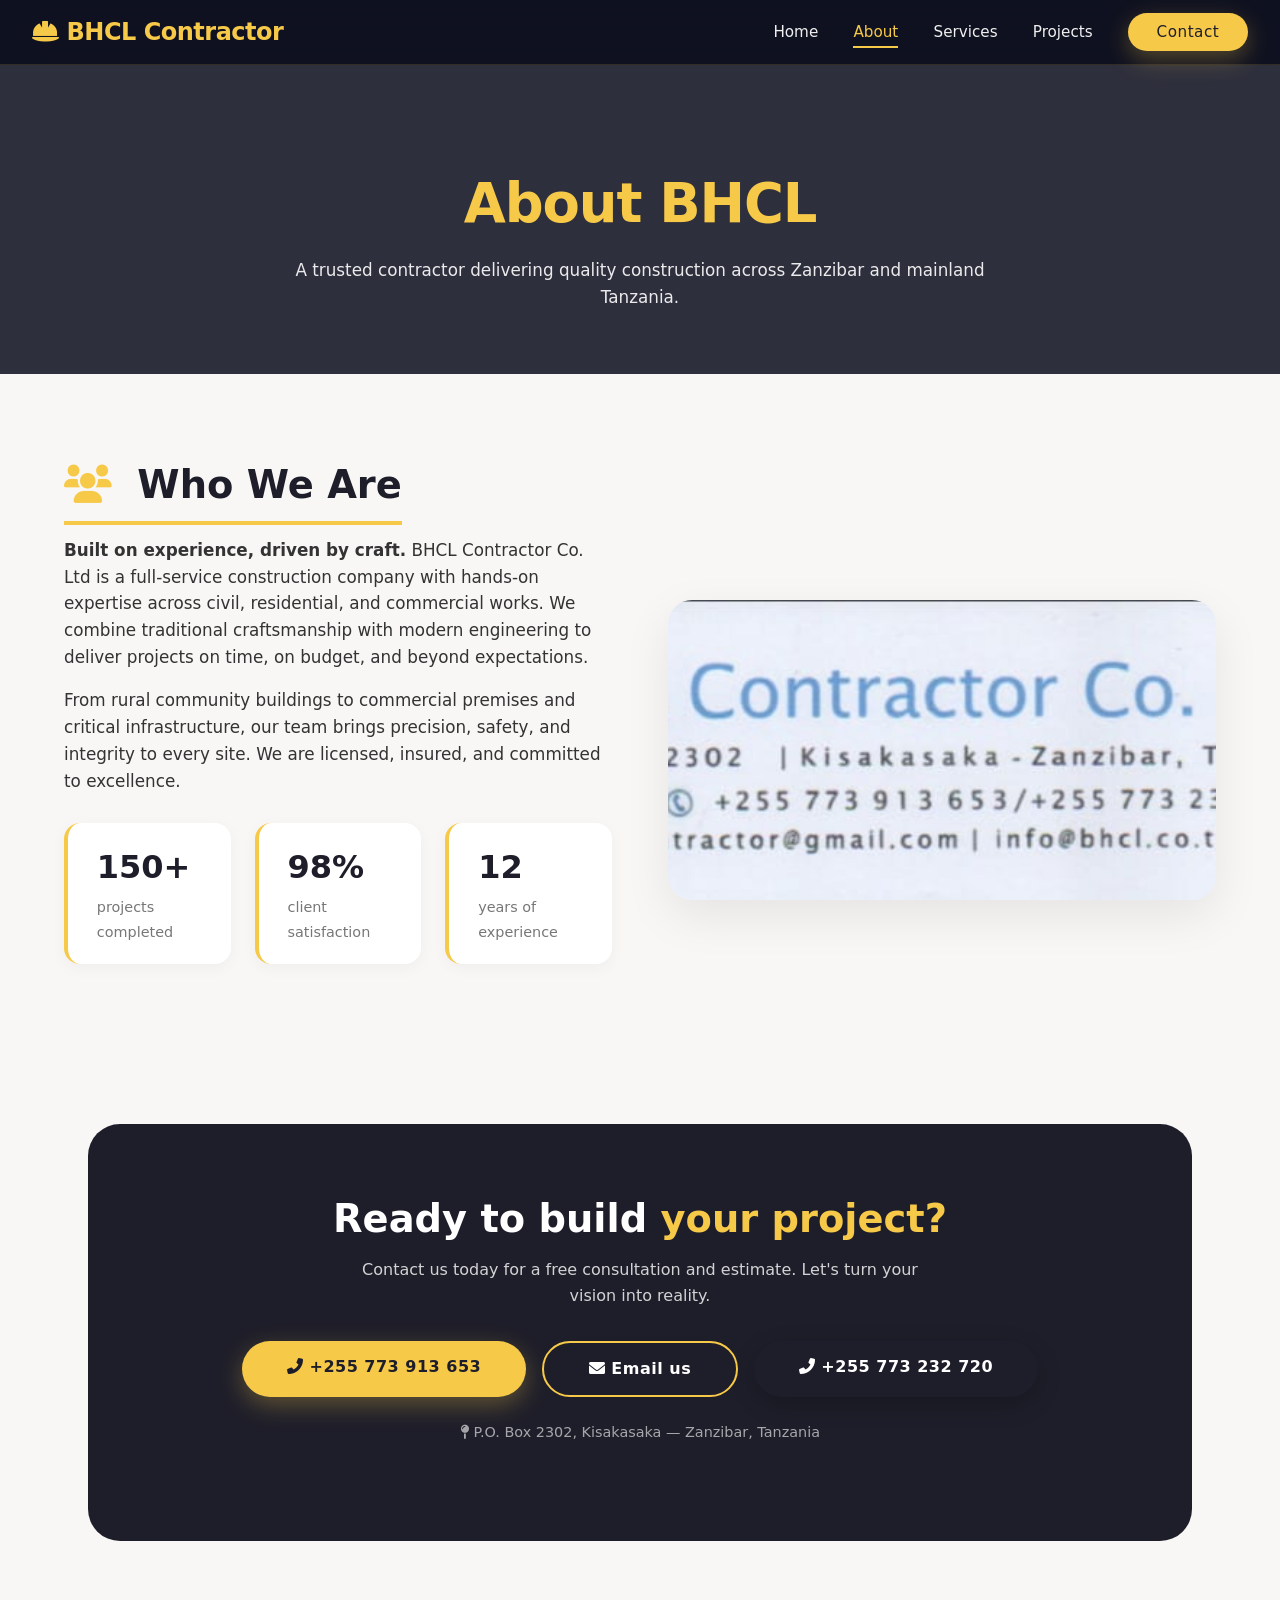
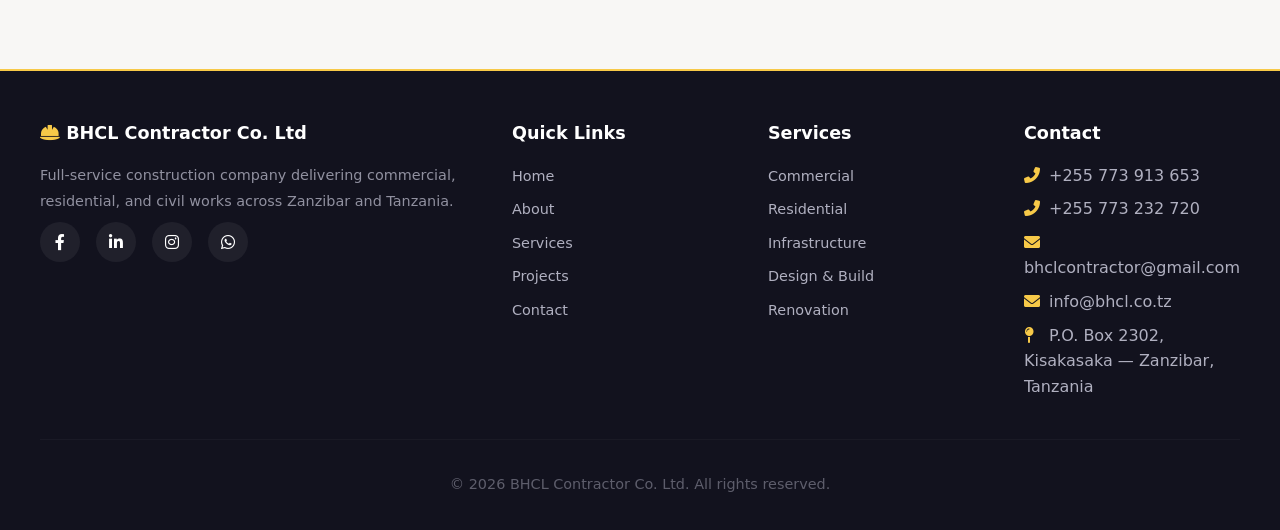
==== about.html @ 9358db65 "up" ====
<!DOCTYPE html>
<html lang="en">
<head>
  <meta charset="UTF-8" />
  <meta name="viewport" content="width=device-width, initial-scale=1.0" />
  <title>About · BHCL Contractor Co. Ltd</title>
  <link rel="stylesheet" href="https://cdnjs.cloudflare.com/ajax/libs/font-awesome/6.0.0-beta3/css/all.min.css" />
  <link rel="stylesheet" href="styles.css" />
</head>
<body>

  <!-- ===== NAVIGATION ===== -->
  <nav class="navbar" id="navbar">
    <a href="index.html" class="logo"><i class="fas fa-hard-hat"></i>BHCL Contractor</a>
    <button class="nav-toggle" id="navToggle" aria-label="Toggle navigation">
      <i class="fas fa-bars"></i>
    </button>
    <ul class="nav-links" id="navLinks">
      <li><a href="index.html">Home</a></li>
      <li><a href="about.html" class="active">About</a></li>
      <li><a href="services.html">Services</a></li>
      <li><a href="projects.html">Projects</a></li>
      <li><a href="index.html#contact" class="btn btn-sm" style="background:#f7c948;color:#1e1e2a;padding:0.4rem 1.8rem;">Contact</a></li>
    </ul>
  </nav>

  <!-- ===== PAGE HEADER ===== -->
  <header class="page-header">
    <h1>About BHCL</h1>
    <p>A trusted contractor delivering quality construction across Zanzibar and mainland Tanzania.</p>
  </header>

  <!-- ===== ABOUT ===== -->
  <section class="section" id="about">
    <div class="container">
      <h2 class="section-title"><i class="fas fa-users" style="color:#f7c948;margin-right:12px;"></i> Who We Are</h2>
      <div class="about-grid">
        <div class="about-text">
          <p><strong>Built on experience, driven by craft.</strong> BHCL Contractor Co. Ltd is a full‑service construction company with hands‑on expertise across civil, residential, and commercial works. We combine traditional craftsmanship with modern engineering to deliver projects on time, on budget, and beyond expectations.</p>
          <p>From rural community buildings to commercial premises and critical infrastructure, our team brings precision, safety, and integrity to every site. We are licensed, insured, and committed to excellence.</p>
          <div class="about-stats">
            <div class="stat-box"><strong>150+</strong><span>projects completed</span></div>
            <div class="stat-box"><strong>98%</strong><span>client satisfaction</span></div>
            <div class="stat-box"><strong>12</strong><span>years of experience</span></div>
          </div>
        </div>
        <div class="about-image">
          <img src="assets/office.jpeg" alt="BHCL project team meeting in the office" />
        </div>
      </div>
    </div>
  </section>

  <!-- ===== CTA / CONTACT ===== -->
  <section class="section">
    <div class="container">
      <div class="cta-section">
        <h2>Ready to build <span>your project?</span></h2>
        <p>Contact us today for a free consultation and estimate. Let's turn your vision into reality.</p>
        <div class="btn-group">
          <a href="tel:+255773913653" class="btn"><i class="fas fa-phone-alt"></i> +255 773 913 653</a>
          <a href="mailto:bhclcontractor@gmail.com" class="btn btn-outline" style="color:#fff;"><i class="fas fa-envelope"></i> Email us</a>
          <a href="tel:+255773232720" class="btn btn-dark"><i class="fas fa-phone-alt"></i> +255 773 232 720</a>
        </div>
        <p style="margin-top:1.5rem;font-size:0.9rem;opacity:0.6;"><i class="fas fa-map-pin"></i> P.O. Box 2302, Kisakasaka — Zanzibar, Tanzania</p>
      </div>
    </div>
  </section>

  <!-- ===== FOOTER ===== -->
  <footer class="footer">
    <div class="footer-grid">
      <div>
        <h4><i class="fas fa-hard-hat" style="color:#f7c948;"></i> BHCL Contractor Co. Ltd</h4>
        <p>Full‑service construction company delivering commercial, residential, and civil works across Zanzibar and Tanzania.</p>
        <div class="footer-social">
          <a href="#"><i class="fab fa-facebook-f"></i></a>
          <a href="#"><i class="fab fa-linkedin-in"></i></a>
          <a href="#"><i class="fab fa-instagram"></i></a>
          <a href="#"><i class="fab fa-whatsapp"></i></a>
        </div>
      </div>
      <div>
        <h4>Quick Links</h4>
        <ul>
          <li><a href="index.html">Home</a></li>
          <li><a href="about.html">About</a></li>
          <li><a href="services.html">Services</a></li>
          <li><a href="projects.html">Projects</a></li>
          <li><a href="index.html#contact">Contact</a></li>
        </ul>
      </div>
      <div>
        <h4>Services</h4>
        <ul>
          <li><a href="services.html">Commercial</a></li>
          <li><a href="services.html">Residential</a></li>
          <li><a href="services.html">Infrastructure</a></li>
          <li><a href="services.html">Design & Build</a></li>
          <li><a href="services.html">Renovation</a></li>
        </ul>
      </div>
      <div>
        <h4>Contact</h4>
        <ul>
          <li><i class="fas fa-phone-alt" style="color:#f7c948;width:20px;"></i> +255 773 913 653</li>
          <li><i class="fas fa-phone-alt" style="color:#f7c948;width:20px;"></i> +255 773 232 720</li>
          <li><i class="fas fa-envelope" style="color:#f7c948;width:20px;"></i> bhclcontractor@gmail.com</li>
          <li><i class="fas fa-envelope" style="color:#f7c948;width:20px;"></i> info@bhcl.co.tz</li>
          <li><i class="fas fa-map-pin" style="color:#f7c948;width:20px;"></i> P.O. Box 2302, Kisakasaka — Zanzibar, Tanzania</li>
        </ul>
      </div>
    </div>
    <div class="footer-bottom">
      <p>&copy; 2026 BHCL Contractor Co. Ltd. All rights reserved.</p>
    </div>
  </footer>

  <script src="main.js"></script>
</body>
</html>
---- styles.css ----
/* ===== RESET & BASE ===== */
* {
  margin: 0;
  padding: 0;
  box-sizing: border-box;
}
html {
  scroll-behavior: smooth;
}
body {
  font-family: 'Segoe UI', Roboto, system-ui, sans-serif;
  color: #1e1e2a;
  line-height: 1.6;
  background: #f8f7f5;
}
a {
  text-decoration: none;
  color: inherit;
}
img {
  max-width: 100%;
  display: block;
}
.container {
  max-width: 1200px;
  margin: 0 auto;
  padding: 0 1.5rem;
}

/* ===== BUTTONS ===== */
.btn {
  display: inline-block;
  padding: 0.85rem 2.8rem;
  border-radius: 60px;
  font-weight: 700;
  font-size: 1rem;
  letter-spacing: 0.5px;
  transition: all 0.25s ease;
  border: none;
  cursor: pointer;
  background: #f7c948;
  color: #1e1e2a;
  box-shadow: 0 8px 24px rgba(247, 201, 72, 0.3);
}
.btn:hover {
  transform: translateY(-3px);
  box-shadow: 0 12px 32px rgba(247, 201, 72, 0.45);
}
.btn-outline {
  background: transparent;
  color: #fff;
  border: 2px solid #f7c948;
  box-shadow: none;
}
.btn-outline:hover {
  background: #f7c948;
  color: #1e1e2a;
}
.btn-dark {
  background: #1e1e2a;
  color: #fff;
  box-shadow: 0 8px 24px rgba(0, 0, 0, 0.2);
}
.btn-dark:hover {
  background: #2d2d44;
}
.btn-sm {
  padding: 0.5rem 1.8rem;
  font-size: 0.85rem;
}

/* ===== NAVIGATION ===== */
.navbar {
  position: fixed;
  top: 0;
  left: 0;
  width: 100%;
  z-index: 1000;
  padding: 0.8rem 2rem;
  background: rgba(10, 12, 28, 0.85);
  backdrop-filter: blur(14px);
  border-bottom: 1px solid rgba(247, 201, 72, 0.15);
  display: flex;
  justify-content: space-between;
  align-items: center;
  transition: 0.3s;
}
.navbar.scrolled {
  background: rgba(10, 12, 28, 0.95);
  box-shadow: 0 4px 30px rgba(0, 0, 0, 0.3);
}
.logo {
  font-size: 1.5rem;
  font-weight: 800;
  color: #f7c948;
  letter-spacing: -0.5px;
}
.logo i {
  margin-right: 8px;
}
.nav-links {
  display: flex;
  gap: 2.2rem;
  list-style: none;
  align-items: center;
}
.nav-links a {
  color: #f0f0f0;
  font-weight: 500;
  font-size: 0.95rem;
  transition: 0.2s;
  padding: 0.3rem 0;
  border-bottom: 2px solid transparent;
}
.nav-links a:hover,
.nav-links a.active {
  color: #f7c948;
  border-bottom-color: #f7c948;
}
.nav-links a.btn.btn-sm {
  border-bottom: none;
}
.nav-toggle {
  display: none;
  background: none;
  border: none;
  color: #fff;
  font-size: 1.8rem;
  cursor: pointer;
}

/* ===== HERO ===== */
.hero {
  position: relative;
  min-height: 100vh;
  display: flex;
  align-items: center;
  justify-content: center;
  text-align: center;
  padding: 8rem 1.5rem 4rem;
  background: url('https://images.unsplash.com/photo-1541888946425-d81bb19240f5?q=80&w=2070&auto=format&fit=crop') no-repeat center center/cover;
  background-color: #1a1c2e;
  background-blend-mode: overlay;
}
.hero::before {
  content: '';
  position: absolute;
  inset: 0;
  background: rgba(8, 10, 24, 0.65);
  backdrop-filter: brightness(0.8) saturate(1.1);
  z-index: 1;
}
.hero-content {
  position: relative;
  z-index: 2;
  max-width: 1100px;
  color: #fff;
  text-shadow: 0 4px 20px rgba(0, 0, 0, 0.5);
}
.hero-badge {
  display: inline-block;
  background: rgba(247, 201, 72, 0.15);
  backdrop-filter: blur(4px);
  padding: 0.4rem 2rem;
  border-radius: 40px;
  border: 1px solid rgba(247, 201, 72, 0.25);
  font-size: 0.85rem;
  font-weight: 500;
  letter-spacing: 1px;
  color: #fadf9e;
  margin-bottom: 1.2rem;
}
.hero h1 {
  font-size: clamp(2.4rem, 8vw, 4.5rem);
  font-weight: 800;
  letter-spacing: -0.02em;
  text-transform: uppercase;
  background: linear-gradient(to right, #f7c948, #f5b042);
  -webkit-background-clip: text;
  background-clip: text;
  color: transparent;
  text-shadow: 0 2px 20px rgba(247, 201, 72, 0.2);
}
.hero p {
  font-size: clamp(1.1rem, 2.5vw, 1.5rem);
  max-width: 700px;
  margin: 0.75rem auto 2rem;
  opacity: 0.92;
  font-weight: 300;
}
.hero-tools {
  display: flex;
  flex-wrap: wrap;
  justify-content: center;
  gap: 2rem 2.8rem;
  margin: 2.5rem 0 2.8rem;
}
.hero-tool {
  display: flex;
  flex-direction: column;
  align-items: center;
  background: rgba(255, 255, 255, 0.06);
  backdrop-filter: blur(6px);
  padding: 0.7rem 1.4rem;
  border-radius: 60px;
  border: 1px solid rgba(255, 255, 255, 0.08);
  transition: 0.25s;
  min-width: 70px;
}
.hero-tool:hover {
  transform: translateY(-6px);
  background: rgba(247, 201, 72, 0.12);
  border-color: #f7c948;
}
.hero-tool i {
  font-size: 2.2rem;
  color: #f7c948;
  margin-bottom: 0.2rem;
}
.hero-tool span {
  font-size: 0.8rem;
  font-weight: 500;
  color: #f0f0f0;
}
.hero-actions {
  display: flex;
  flex-wrap: wrap;
  gap: 1rem;
  justify-content: center;
  margin-top: 0.5rem;
}

/* ===== PAGE HEADER (subpages) ===== */
.page-header {
  position: relative;
  padding: 10rem 1.5rem 4rem;
  background: linear-gradient(rgba(10, 12, 28, 0.85), rgba(10, 12, 28, 0.85)),
    url('https://images.unsplash.com/photo-1541888946425-d81bb19240f5?q=80&w=2070&auto=format&fit=crop') no-repeat center center/cover;
  color: #fff;
  text-align: center;
}
.page-header h1 {
  font-size: clamp(2rem, 6vw, 3.4rem);
  font-weight: 800;
  letter-spacing: -0.02em;
  color: #f7c948;
}
.page-header p {
  margin-top: 0.6rem;
  opacity: 0.9;
  max-width: 720px;
  margin-left: auto;
  margin-right: auto;
  font-weight: 300;
  font-size: 1.05rem;
}

/* ===== SECTION COMMON ===== */
.section {
  padding: 5rem 0;
}
.section-title {
  font-size: 2.4rem;
  font-weight: 700;
  margin-bottom: 0.75rem;
  color: #1e1e2a;
  display: inline-block;
  border-bottom: 4px solid #f7c948;
  padding-bottom: 0.3rem;
}
.section-sub {
  font-size: 1.1rem;
  color: #666;
  max-width: 680px;
  margin-bottom: 2.5rem;
}
.text-center {
  text-align: center;
}
.text-center .section-sub {
  margin-left: auto;
  margin-right: auto;
}

/* ===== ABOUT ===== */
.about-grid {
  display: grid;
  grid-template-columns: 1fr 1fr;
  gap: 3.5rem;
  align-items: center;
}
.about-text p {
  margin-bottom: 1rem;
  color: #333;
  font-size: 1.05rem;
}
.about-stats {
  display: flex;
  gap: 1.5rem;
  margin-top: 1.8rem;
  flex-wrap: wrap;
}
.stat-box {
  background: #fff;
  padding: 1.2rem 1.8rem;
  border-radius: 16px;
  box-shadow: 0 4px 16px rgba(0, 0, 0, 0.04);
  border-left: 4px solid #f7c948;
  flex: 1 1 100px;
}
.stat-box strong {
  font-size: 2rem;
  color: #1e1e2a;
  display: block;
}
.stat-box span {
  color: #777;
  font-size: 0.9rem;
}
.about-image {
  border-radius: 24px;
  overflow: hidden;
  min-height: 300px;
  box-shadow: 0 16px 48px rgba(0, 0, 0, 0.08);
}
.about-image img {
  width: 100%;
  height: 100%;
  min-height: 300px;
  object-fit: cover;
  display: block;
}

/* ===== SERVICES ===== */
.services-grid {
  display: grid;
  grid-template-columns: repeat(auto-fit, minmax(230px, 1fr));
  gap: 2rem;
}
.service-card {
  background: #fff;
  padding: 2.2rem 1.8rem;
  border-radius: 24px;
  box-shadow: 0 8px 30px rgba(0, 0, 0, 0.04);
  border: 1px solid #eee;
  transition: 0.3s;
  text-align: center;
}
.service-card:hover {
  transform: translateY(-8px);
  border-color: #f7c948;
  box-shadow: 0 20px 48px rgba(0, 0, 0, 0.07);
}
.service-card i {
  font-size: 2.8rem;
  color: #f7c948;
  margin-bottom: 0.8rem;
}
.service-card h3 {
  font-size: 1.3rem;
  margin-bottom: 0.4rem;
}
.service-card p {
  color: #666;
  font-size: 0.95rem;
}

/* ===== PROJECTS ===== */
.projects-grid {
  display: grid;
  grid-template-columns: repeat(auto-fit, minmax(280px, 1fr));
  gap: 2rem;
}
.project-card {
  background: #fff;
  border-radius: 20px;
  overflow: hidden;
  box-shadow: 0 8px 24px rgba(0, 0, 0, 0.05);
  transition: 0.3s;
  border: 1px solid #eee;
}
.project-card:hover {
  transform: translateY(-8px);
  box-shadow: 0 20px 48px rgba(0, 0, 0, 0.1);
  border-color: #f7c948;
}
.project-img {
  height: 220px;
  background-size: cover;
  background-position: center;
}
.project-info {
  padding: 1.5rem 1.5rem 1.8rem;
}
.project-info h3 {
  font-size: 1.2rem;
  margin-bottom: 0.3rem;
}
.project-info p {
  color: #666;
  font-size: 0.9rem;
  margin-bottom: 0.8rem;
}
.project-tag {
  display: inline-block;
  background: #f7c94820;
  color: #b87f1a;
  font-size: 0.75rem;
  font-weight: 600;
  padding: 0.2rem 1.2rem;
  border-radius: 40px;
  letter-spacing: 0.3px;
}
.see-all-wrap {
  text-align: center;
  margin-top: 3.5rem;
}
.see-all-wrap .btn {
  background: transparent;
  color: #1e1e2a;
  border: 2px solid #f7c948;
  box-shadow: none;
}
.see-all-wrap .btn:hover {
  background: #f7c948;
  color: #1e1e2a;
}

/* ===== TESTIMONIALS ===== */
.testimonials-grid {
  display: grid;
  grid-template-columns: repeat(auto-fit, minmax(260px, 1fr));
  gap: 2rem;
}
.testimonial-card {
  background: #fff;
  padding: 2rem;
  border-radius: 20px;
  box-shadow: 0 8px 24px rgba(0, 0, 0, 0.04);
  border: 1px solid #eee;
  transition: 0.3s;
}
.testimonial-card:hover {
  border-color: #f7c948;
}
.testimonial-card .stars {
  color: #f7c948;
  margin-bottom: 0.8rem;
  font-size: 1.1rem;
}
.testimonial-card blockquote {
  font-style: italic;
  color: #444;
  margin-bottom: 1rem;
}
.testimonial-card .client {
  display: flex;
  align-items: center;
  gap: 0.8rem;
}
.testimonial-card .client-avatar {
  width: 48px;
  height: 48px;
  border-radius: 50%;
  background: #ddd;
  display: flex;
  align-items: center;
  justify-content: center;
  font-weight: 700;
  color: #fff;
  font-size: 1.2rem;
}
.testimonial-card .client-name {
  font-weight: 600;
  font-size: 0.95rem;
}
.testimonial-card .client-role {
  font-size: 0.8rem;
  color: #888;
}

/* ===== CONTACT / CTA ===== */
.cta-section {
  background: #1e1e2a;
  color: #fff;
  padding: 4rem 2rem;
  border-radius: 32px;
  margin: 0 1.5rem;
  text-align: center;
}
.cta-section h2 {
  font-size: 2.4rem;
  margin-bottom: 0.5rem;
}
.cta-section h2 span {
  color: #f7c948;
}
.cta-section p {
  max-width: 600px;
  margin: 0 auto 2rem;
  opacity: 0.8;
}
.cta-section .btn-group {
  display: flex;
  flex-wrap: wrap;
  gap: 1rem;
  justify-content: center;
}

/* ===== FOOTER ===== */
.footer {
  background: #12121e;
  color: #b0b0c0;
  padding: 3rem 2rem 2rem;
  border-top: 2px solid #f7c948;
  margin-top: 3rem;
}
.footer-grid {
  display: grid;
  grid-template-columns: 2fr 1fr 1fr 1fr;
  gap: 2.5rem;
  max-width: 1200px;
  margin: 0 auto;
}
.footer h4 {
  color: #fff;
  margin-bottom: 1rem;
  font-size: 1.1rem;
}
.footer p {
  font-size: 0.9rem;
  opacity: 0.8;
  line-height: 1.8;
}
.footer ul {
  list-style: none;
}
.footer ul li {
  margin-bottom: 0.5rem;
}
.footer ul a {
  color: #b0b0c0;
  font-size: 0.9rem;
  transition: 0.2s;
}
.footer ul a:hover {
  color: #f7c948;
}
.footer-social {
  display: flex;
  gap: 1rem;
  margin-top: 0.5rem;
}
.footer-social a {
  display: inline-flex;
  align-items: center;
  justify-content: center;
  width: 40px;
  height: 40px;
  border-radius: 50%;
  background: rgba(255, 255, 255, 0.06);
  color: #fff;
  transition: 0.2s;
}
.footer-social a:hover {
  background: #f7c948;
  color: #1e1e2a;
}
.footer-bottom {
  text-align: center;
  padding-top: 2rem;
  margin-top: 2rem;
  border-top: 1px solid rgba(255, 255, 255, 0.06);
  font-size: 0.85rem;
  opacity: 0.6;
  max-width: 1200px;
  margin-left: auto;
  margin-right: auto;
}

/* ===== RESPONSIVE ===== */
@media (max-width: 992px) {
  .about-grid {
    grid-template-columns: 1fr;
    gap: 2rem;
  }
  .footer-grid {
    grid-template-columns: 1fr 1fr;
  }
}
@media (max-width: 768px) {
  .nav-links {
    display: none;
    flex-direction: column;
    width: 100%;
    background: rgba(10, 12, 28, 0.98);
    padding: 1.5rem 0;
    position: absolute;
    top: 100%;
    left: 0;
    gap: 1rem;
  }
  .nav-links.open {
    display: flex;
  }
  .nav-toggle {
    display: block;
  }
  .hero-tools {
    gap: 1rem;
  }
  .hero-tool {
    padding: 0.5rem 1rem;
    min-width: 60px;
  }
  .hero-tool i {
    font-size: 1.6rem;
  }
  .footer-grid {
    grid-template-columns: 1fr;
    gap: 2rem;
  }
  .cta-section {
    margin: 0 0.5rem;
    padding: 2.5rem 1rem;
  }
  .section {
    padding: 3rem 0;
  }
}
@media (max-width: 480px) {
  .navbar {
    padding: 0.6rem 1rem;
  }
  .logo {
    font-size: 1.1rem;
  }
  .hero h1 {
    font-size: 2rem;
  }
}
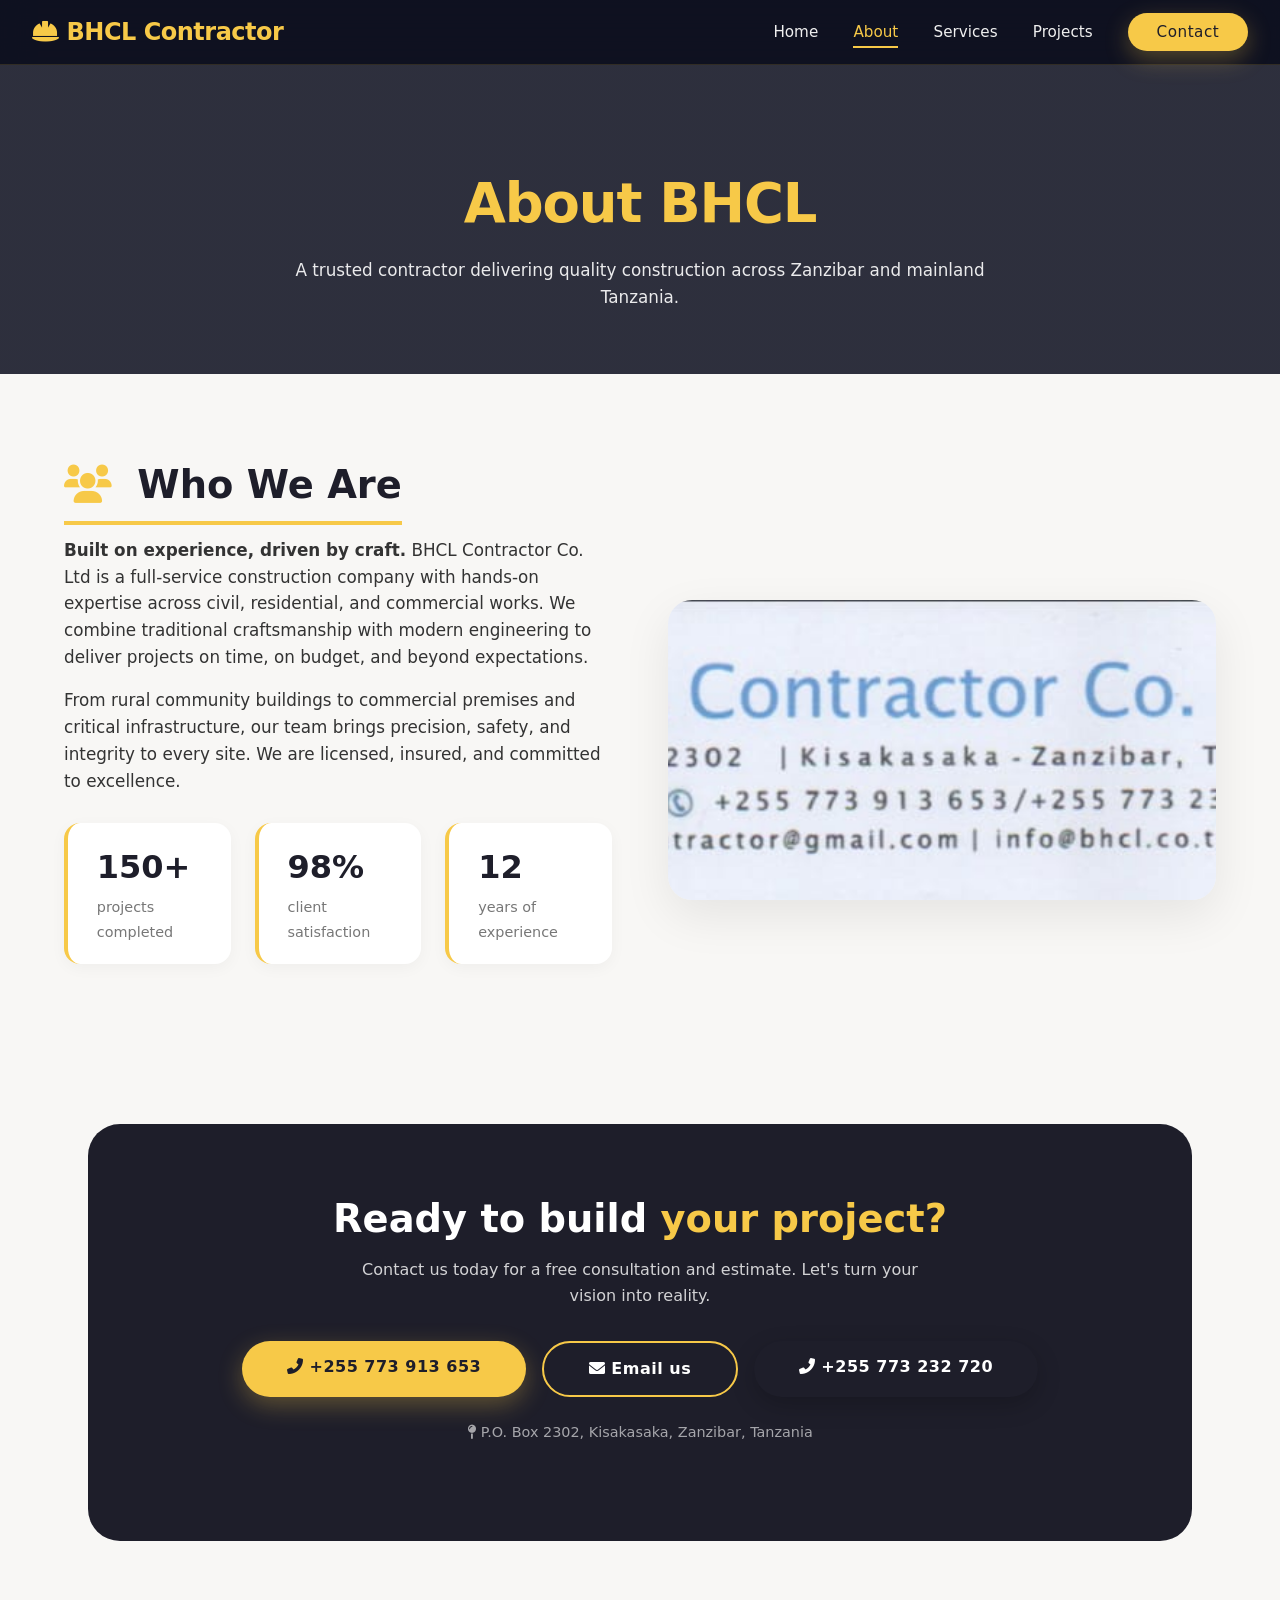
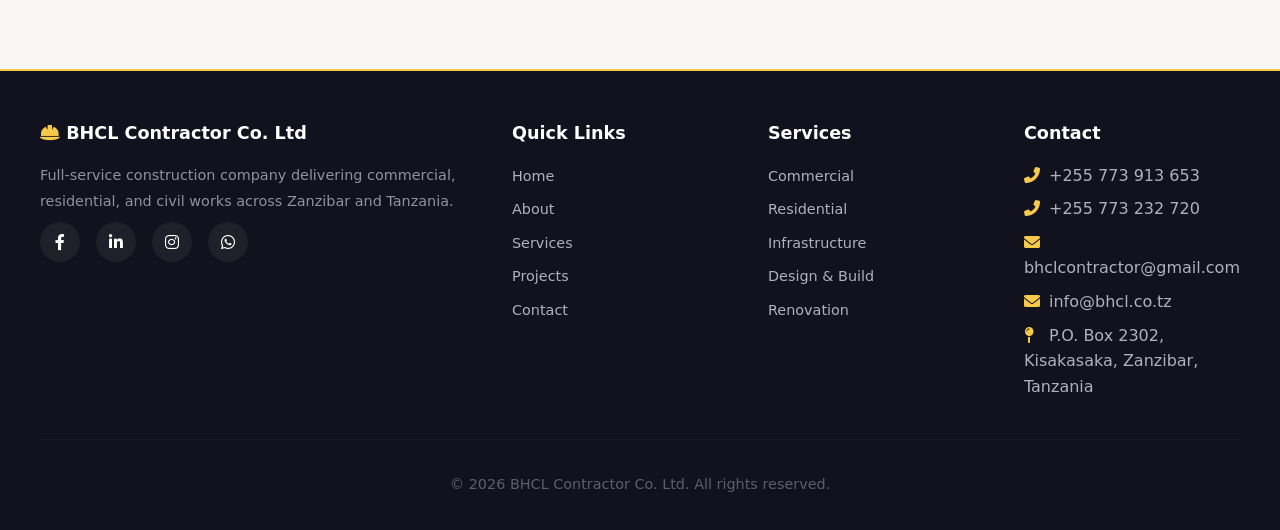
==== commit c3932ff9: "up" ====
--- a/about.html
+++ b/about.html
@@ -62,7 +62,7 @@
           <a href="mailto:bhclcontractor@gmail.com" class="btn btn-outline" style="color:#fff;"><i class="fas fa-envelope"></i> Email us</a>
           <a href="tel:+255773232720" class="btn btn-dark"><i class="fas fa-phone-alt"></i> +255 773 232 720</a>
         </div>
-        <p style="margin-top:1.5rem;font-size:0.9rem;opacity:0.6;"><i class="fas fa-map-pin"></i> P.O. Box 2302, Kisakasaka — Zanzibar, Tanzania</p>
+        <p style="margin-top:1.5rem;font-size:0.9rem;opacity:0.6;"><i class="fas fa-map-pin"></i> P.O. Box 2302, Kisakasaka, Zanzibar, Tanzania</p>
       </div>
     </div>
   </section>
@@ -107,7 +107,7 @@
           <li><i class="fas fa-phone-alt" style="color:#f7c948;width:20px;"></i> +255 773 232 720</li>
           <li><i class="fas fa-envelope" style="color:#f7c948;width:20px;"></i> bhclcontractor@gmail.com</li>
           <li><i class="fas fa-envelope" style="color:#f7c948;width:20px;"></i> info@bhcl.co.tz</li>
-          <li><i class="fas fa-map-pin" style="color:#f7c948;width:20px;"></i> P.O. Box 2302, Kisakasaka — Zanzibar, Tanzania</li>
+          <li><i class="fas fa-map-pin" style="color:#f7c948;width:20px;"></i> P.O. Box 2302, Kisakasaka, Zanzibar, Tanzania</li>
         </ul>
       </div>
     </div>
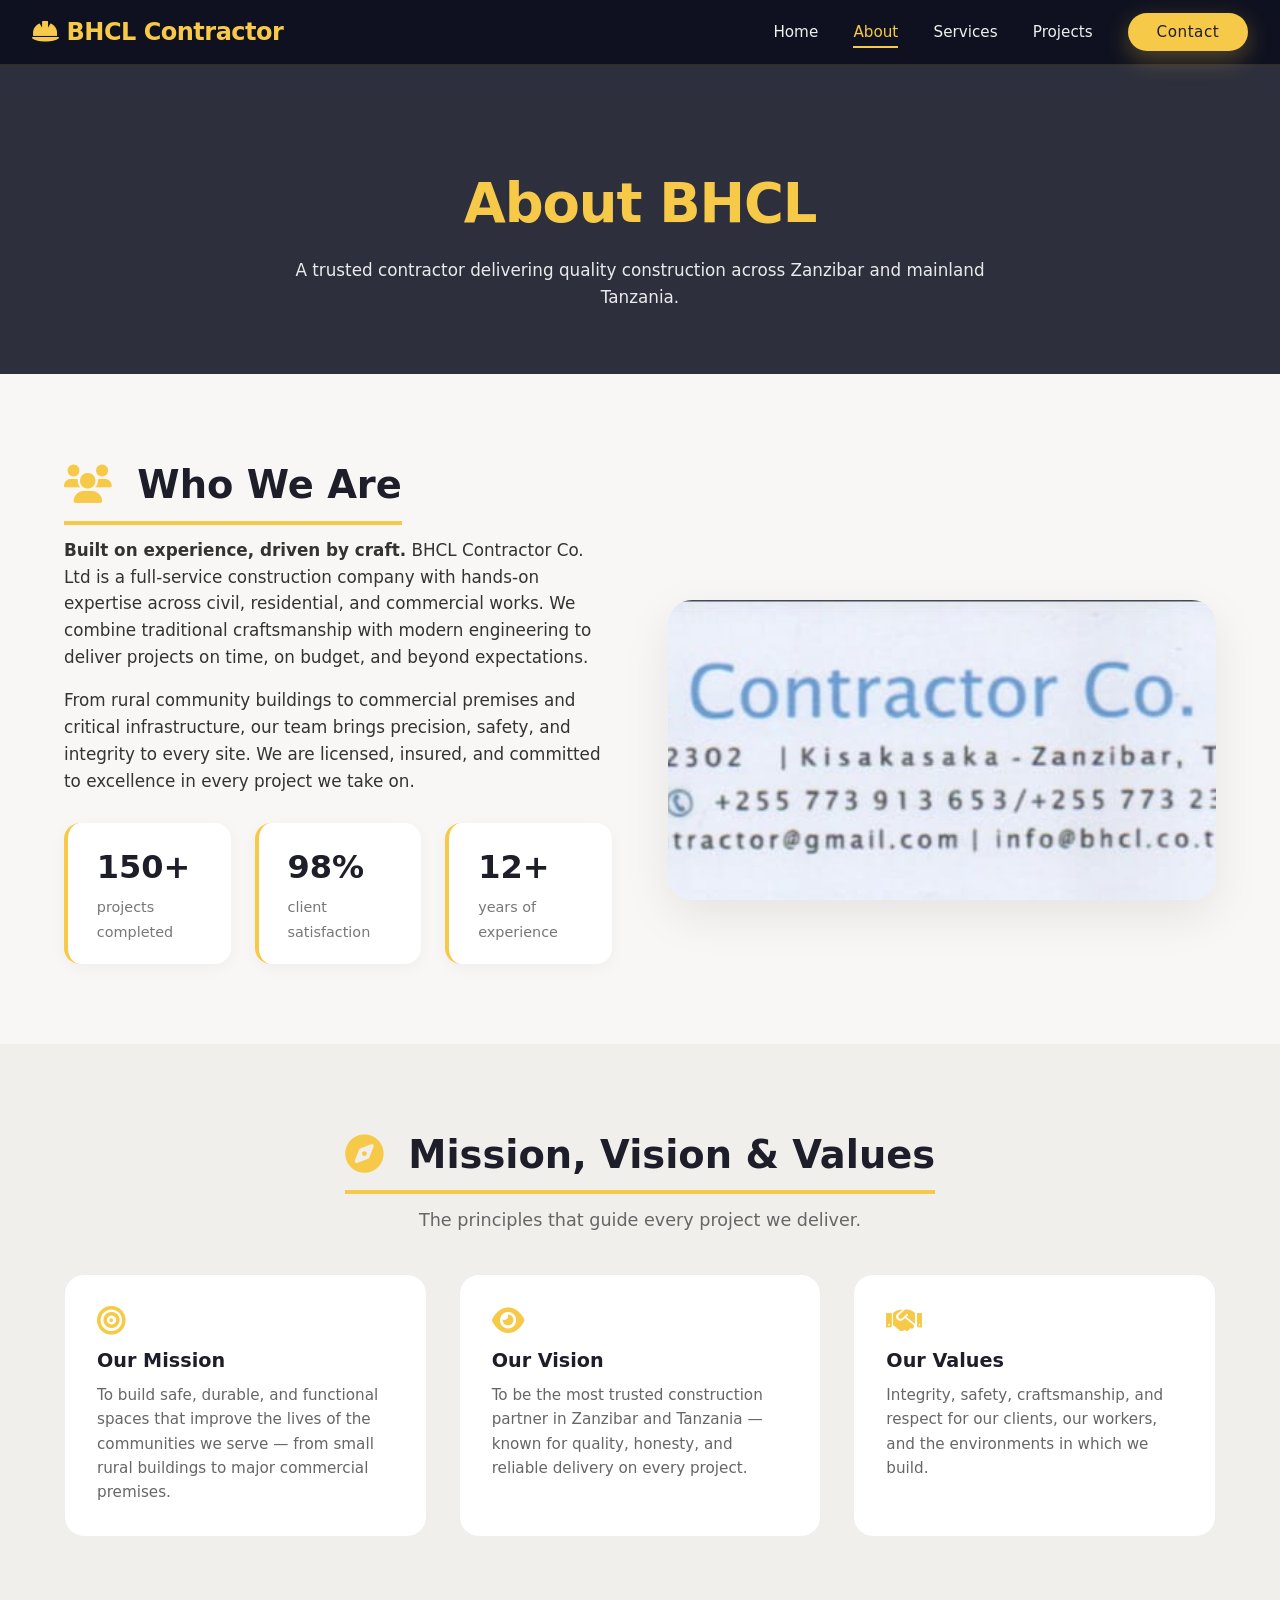
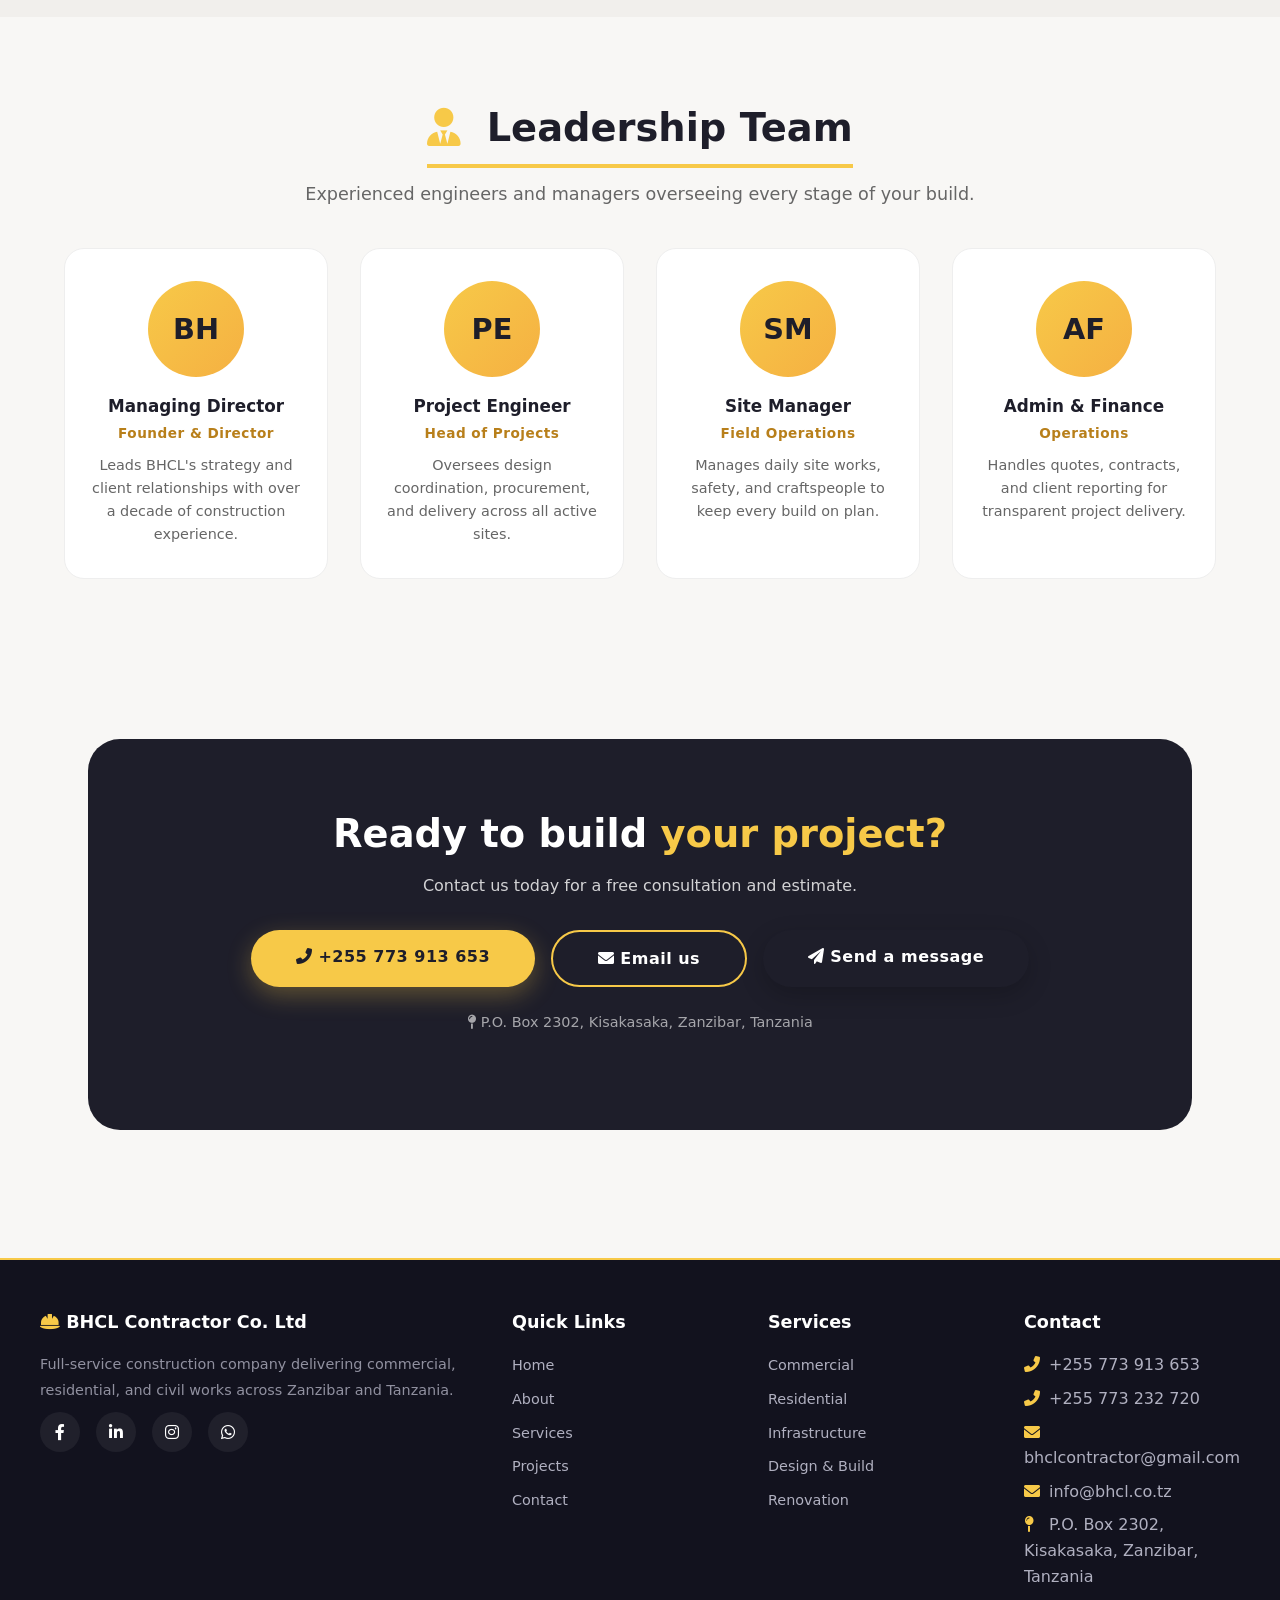
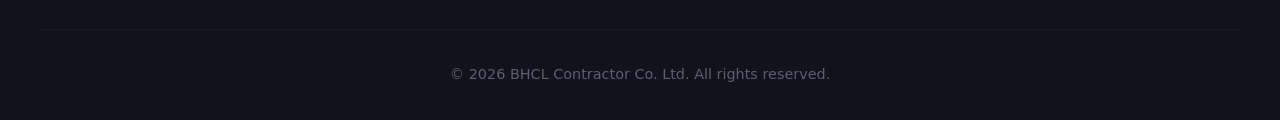
==== commit 70d0273f: "up" ====
--- a/about.html
+++ b/about.html
@@ -4,12 +4,12 @@
   <meta charset="UTF-8" />
   <meta name="viewport" content="width=device-width, initial-scale=1.0" />
   <title>About · BHCL Contractor Co. Ltd</title>
+  <meta name="description" content="BHCL Contractor Co. Ltd delivers civil, residential, and commercial construction across Zanzibar and Tanzania." />
   <link rel="stylesheet" href="https://cdnjs.cloudflare.com/ajax/libs/font-awesome/6.0.0-beta3/css/all.min.css" />
   <link rel="stylesheet" href="styles.css" />
 </head>
 <body>
 
-  <!-- ===== NAVIGATION ===== -->
   <nav class="navbar" id="navbar">
     <a href="index.html" class="logo"><i class="fas fa-hard-hat"></i>BHCL Contractor</a>
     <button class="nav-toggle" id="navToggle" aria-label="Toggle navigation">
@@ -20,28 +20,26 @@
       <li><a href="about.html" class="active">About</a></li>
       <li><a href="services.html">Services</a></li>
       <li><a href="projects.html">Projects</a></li>
-      <li><a href="index.html#contact" class="btn btn-sm" style="background:#f7c948;color:#1e1e2a;padding:0.4rem 1.8rem;">Contact</a></li>
+      <li><a href="contact.html" class="btn btn-sm" style="background:#f7c948;color:#1e1e2a;padding:0.4rem 1.8rem;">Contact</a></li>
     </ul>
   </nav>
 
-  <!-- ===== PAGE HEADER ===== -->
   <header class="page-header">
     <h1>About BHCL</h1>
     <p>A trusted contractor delivering quality construction across Zanzibar and mainland Tanzania.</p>
   </header>
 
-  <!-- ===== ABOUT ===== -->
   <section class="section" id="about">
     <div class="container">
       <h2 class="section-title"><i class="fas fa-users" style="color:#f7c948;margin-right:12px;"></i> Who We Are</h2>
       <div class="about-grid">
         <div class="about-text">
-          <p><strong>Built on experience, driven by craft.</strong> BHCL Contractor Co. Ltd is a full‑service construction company with hands‑on expertise across civil, residential, and commercial works. We combine traditional craftsmanship with modern engineering to deliver projects on time, on budget, and beyond expectations.</p>
-          <p>From rural community buildings to commercial premises and critical infrastructure, our team brings precision, safety, and integrity to every site. We are licensed, insured, and committed to excellence.</p>
+          <p><strong>Built on experience, driven by craft.</strong> BHCL Contractor Co. Ltd is a full-service construction company with hands-on expertise across civil, residential, and commercial works. We combine traditional craftsmanship with modern engineering to deliver projects on time, on budget, and beyond expectations.</p>
+          <p>From rural community buildings to commercial premises and critical infrastructure, our team brings precision, safety, and integrity to every site. We are licensed, insured, and committed to excellence in every project we take on.</p>
           <div class="about-stats">
             <div class="stat-box"><strong>150+</strong><span>projects completed</span></div>
             <div class="stat-box"><strong>98%</strong><span>client satisfaction</span></div>
-            <div class="stat-box"><strong>12</strong><span>years of experience</span></div>
+            <div class="stat-box"><strong>12+</strong><span>years of experience</span></div>
           </div>
         </div>
         <div class="about-image">
@@ -51,28 +49,85 @@
     </div>
   </section>
 
-  <!-- ===== CTA / CONTACT ===== -->
+  <!-- ===== MISSION / VISION / VALUES ===== -->
+  <section class="section" style="background:#f1efec;">
+    <div class="container text-center">
+      <h2 class="section-title"><i class="fas fa-compass" style="color:#f7c948;margin-right:12px;"></i> Mission, Vision &amp; Values</h2>
+      <p class="section-sub">The principles that guide every project we deliver.</p>
+      <div class="values-grid" style="text-align:left;">
+        <div class="value-card">
+          <i class="fas fa-bullseye"></i>
+          <h3>Our Mission</h3>
+          <p>To build safe, durable, and functional spaces that improve the lives of the communities we serve — from small rural buildings to major commercial premises.</p>
+        </div>
+        <div class="value-card">
+          <i class="fas fa-eye"></i>
+          <h3>Our Vision</h3>
+          <p>To be the most trusted construction partner in Zanzibar and Tanzania — known for quality, honesty, and reliable delivery on every project.</p>
+        </div>
+        <div class="value-card">
+          <i class="fas fa-handshake"></i>
+          <h3>Our Values</h3>
+          <p>Integrity, safety, craftsmanship, and respect for our clients, our workers, and the environments in which we build.</p>
+        </div>
+      </div>
+    </div>
+  </section>
+
+  <!-- ===== LEADERSHIP ===== -->
+  <section class="section">
+    <div class="container text-center">
+      <h2 class="section-title"><i class="fas fa-user-tie" style="color:#f7c948;margin-right:12px;"></i> Leadership Team</h2>
+      <p class="section-sub">Experienced engineers and managers overseeing every stage of your build.</p>
+      <div class="team-grid">
+        <div class="team-card">
+          <div class="team-avatar">BH</div>
+          <h3>Managing Director</h3>
+          <div class="team-role">Founder &amp; Director</div>
+          <p class="team-bio">Leads BHCL's strategy and client relationships with over a decade of construction experience.</p>
+        </div>
+        <div class="team-card">
+          <div class="team-avatar">PE</div>
+          <h3>Project Engineer</h3>
+          <div class="team-role">Head of Projects</div>
+          <p class="team-bio">Oversees design coordination, procurement, and delivery across all active sites.</p>
+        </div>
+        <div class="team-card">
+          <div class="team-avatar">SM</div>
+          <h3>Site Manager</h3>
+          <div class="team-role">Field Operations</div>
+          <p class="team-bio">Manages daily site works, safety, and craftspeople to keep every build on plan.</p>
+        </div>
+        <div class="team-card">
+          <div class="team-avatar">AF</div>
+          <h3>Admin &amp; Finance</h3>
+          <div class="team-role">Operations</div>
+          <p class="team-bio">Handles quotes, contracts, and client reporting for transparent project delivery.</p>
+        </div>
+      </div>
+    </div>
+  </section>
+
   <section class="section">
     <div class="container">
       <div class="cta-section">
         <h2>Ready to build <span>your project?</span></h2>
-        <p>Contact us today for a free consultation and estimate. Let's turn your vision into reality.</p>
+        <p>Contact us today for a free consultation and estimate.</p>
         <div class="btn-group">
           <a href="tel:+255773913653" class="btn"><i class="fas fa-phone-alt"></i> +255 773 913 653</a>
           <a href="mailto:bhclcontractor@gmail.com" class="btn btn-outline" style="color:#fff;"><i class="fas fa-envelope"></i> Email us</a>
-          <a href="tel:+255773232720" class="btn btn-dark"><i class="fas fa-phone-alt"></i> +255 773 232 720</a>
+          <a href="contact.html" class="btn btn-dark"><i class="fas fa-paper-plane"></i> Send a message</a>
         </div>
         <p style="margin-top:1.5rem;font-size:0.9rem;opacity:0.6;"><i class="fas fa-map-pin"></i> P.O. Box 2302, Kisakasaka, Zanzibar, Tanzania</p>
       </div>
     </div>
   </section>
 
-  <!-- ===== FOOTER ===== -->
   <footer class="footer">
     <div class="footer-grid">
       <div>
         <h4><i class="fas fa-hard-hat" style="color:#f7c948;"></i> BHCL Contractor Co. Ltd</h4>
-        <p>Full‑service construction company delivering commercial, residential, and civil works across Zanzibar and Tanzania.</p>
+        <p>Full-service construction company delivering commercial, residential, and civil works across Zanzibar and Tanzania.</p>
         <div class="footer-social">
           <a href="#"><i class="fab fa-facebook-f"></i></a>
           <a href="#"><i class="fab fa-linkedin-in"></i></a>
@@ -87,7 +142,7 @@
           <li><a href="about.html">About</a></li>
           <li><a href="services.html">Services</a></li>
           <li><a href="projects.html">Projects</a></li>
-          <li><a href="index.html#contact">Contact</a></li>
+          <li><a href="contact.html">Contact</a></li>
         </ul>
       </div>
       <div>
@@ -96,7 +151,7 @@
           <li><a href="services.html">Commercial</a></li>
           <li><a href="services.html">Residential</a></li>
           <li><a href="services.html">Infrastructure</a></li>
-          <li><a href="services.html">Design & Build</a></li>
+          <li><a href="services.html">Design &amp; Build</a></li>
           <li><a href="services.html">Renovation</a></li>
         </ul>
       </div>
--- a/styles.css
+++ b/styles.css
@@ -578,14 +578,362 @@
   margin-right: auto;
 }
 
+/* ===== FEATURE / VALUE PROPS ===== */
+.features-grid {
+  display: grid;
+  grid-template-columns: repeat(auto-fit, minmax(220px, 1fr));
+  gap: 1.5rem;
+}
+.feature-card {
+  background: #fff;
+  border: 1px solid #eee;
+  border-radius: 20px;
+  padding: 2rem 1.6rem;
+  text-align: center;
+  transition: 0.3s;
+}
+.feature-card:hover {
+  transform: translateY(-6px);
+  border-color: #f7c948;
+  box-shadow: 0 16px 40px rgba(0, 0, 0, 0.06);
+}
+.feature-card .feature-icon {
+  width: 64px;
+  height: 64px;
+  border-radius: 50%;
+  background: #f7c94820;
+  color: #b87f1a;
+  display: inline-flex;
+  align-items: center;
+  justify-content: center;
+  font-size: 1.6rem;
+  margin-bottom: 1rem;
+}
+.feature-card h3 {
+  font-size: 1.1rem;
+  margin-bottom: 0.4rem;
+}
+.feature-card p {
+  color: #666;
+  font-size: 0.92rem;
+}
+
+/* ===== STATS STRIP ===== */
+.stats-strip {
+  background: #1e1e2a;
+  color: #fff;
+  padding: 3rem 1.5rem;
+  border-radius: 24px;
+  margin: 0 1.5rem;
+}
+.stats-strip-inner {
+  display: grid;
+  grid-template-columns: repeat(auto-fit, minmax(160px, 1fr));
+  gap: 1.5rem;
+  text-align: center;
+}
+.stats-strip .stat strong {
+  display: block;
+  font-size: 2.4rem;
+  color: #f7c948;
+  font-weight: 800;
+}
+.stats-strip .stat span {
+  font-size: 0.9rem;
+  color: #cfcfda;
+  letter-spacing: 0.5px;
+}
+
+/* ===== VALUES ===== */
+.values-grid {
+  display: grid;
+  grid-template-columns: repeat(auto-fit, minmax(240px, 1fr));
+  gap: 2rem;
+}
+.value-card {
+  background: #fff;
+  border: 1px solid #eee;
+  border-radius: 20px;
+  padding: 2rem;
+  transition: 0.3s;
+}
+.value-card:hover {
+  border-color: #f7c948;
+  box-shadow: 0 12px 30px rgba(0, 0, 0, 0.05);
+}
+.value-card i {
+  font-size: 1.8rem;
+  color: #f7c948;
+  margin-bottom: 0.6rem;
+}
+.value-card h3 {
+  font-size: 1.2rem;
+  margin-bottom: 0.4rem;
+}
+.value-card p {
+  color: #666;
+  font-size: 0.95rem;
+}
+
+/* ===== TEAM ===== */
+.team-grid {
+  display: grid;
+  grid-template-columns: repeat(auto-fit, minmax(220px, 1fr));
+  gap: 2rem;
+}
+.team-card {
+  background: #fff;
+  border: 1px solid #eee;
+  border-radius: 20px;
+  padding: 2rem 1.5rem;
+  text-align: center;
+  transition: 0.3s;
+}
+.team-card:hover {
+  transform: translateY(-6px);
+  border-color: #f7c948;
+  box-shadow: 0 16px 40px rgba(0, 0, 0, 0.06);
+}
+.team-avatar {
+  width: 96px;
+  height: 96px;
+  border-radius: 50%;
+  background: linear-gradient(135deg, #f7c948, #f5b042);
+  color: #1e1e2a;
+  display: inline-flex;
+  align-items: center;
+  justify-content: center;
+  font-size: 1.8rem;
+  font-weight: 800;
+  margin-bottom: 1rem;
+}
+.team-card h3 {
+  font-size: 1.05rem;
+  margin-bottom: 0.2rem;
+}
+.team-role {
+  color: #b87f1a;
+  font-size: 0.85rem;
+  font-weight: 600;
+  letter-spacing: 0.5px;
+}
+.team-bio {
+  color: #666;
+  font-size: 0.9rem;
+  margin-top: 0.6rem;
+}
+
+/* ===== PROCESS STEPS ===== */
+.process-grid {
+  display: grid;
+  grid-template-columns: repeat(auto-fit, minmax(220px, 1fr));
+  gap: 2rem;
+}
+.process-card {
+  position: relative;
+  background: #fff;
+  border: 1px solid #eee;
+  border-radius: 20px;
+  padding: 2rem 1.5rem 1.6rem;
+  transition: 0.3s;
+}
+.process-card:hover {
+  border-color: #f7c948;
+  transform: translateY(-4px);
+  box-shadow: 0 14px 36px rgba(0, 0, 0, 0.06);
+}
+.process-num {
+  position: absolute;
+  top: -18px;
+  left: 1.5rem;
+  width: 44px;
+  height: 44px;
+  border-radius: 50%;
+  background: #1e1e2a;
+  color: #f7c948;
+  display: inline-flex;
+  align-items: center;
+  justify-content: center;
+  font-weight: 800;
+  font-size: 1.1rem;
+  border: 3px solid #f8f7f5;
+}
+.process-card h3 {
+  margin-top: 0.4rem;
+  font-size: 1.15rem;
+  margin-bottom: 0.3rem;
+}
+.process-card p {
+  color: #666;
+  font-size: 0.93rem;
+}
+
+/* ===== FILTER TABS ===== */
+.filter-tabs {
+  display: flex;
+  flex-wrap: wrap;
+  gap: 0.6rem;
+  justify-content: center;
+  margin-bottom: 2.5rem;
+}
+.filter-tab {
+  background: #fff;
+  border: 1px solid #e5e5e5;
+  color: #444;
+  padding: 0.5rem 1.2rem;
+  border-radius: 40px;
+  font-size: 0.85rem;
+  font-weight: 600;
+  cursor: pointer;
+  transition: 0.2s;
+}
+.filter-tab:hover {
+  border-color: #f7c948;
+}
+.filter-tab.active {
+  background: #1e1e2a;
+  color: #f7c948;
+  border-color: #1e1e2a;
+}
+
+/* ===== CONTACT PAGE ===== */
+.contact-grid {
+  display: grid;
+  grid-template-columns: 1fr 1fr;
+  gap: 3rem;
+  align-items: start;
+}
+.contact-form {
+  background: #fff;
+  border: 1px solid #eee;
+  border-radius: 20px;
+  padding: 2rem;
+  box-shadow: 0 12px 30px rgba(0, 0, 0, 0.04);
+}
+.contact-form h3 {
+  font-size: 1.3rem;
+  margin-bottom: 1rem;
+}
+.form-row {
+  display: grid;
+  grid-template-columns: 1fr 1fr;
+  gap: 1rem;
+  margin-bottom: 1rem;
+}
+.form-field {
+  display: flex;
+  flex-direction: column;
+  margin-bottom: 1rem;
+}
+.form-field label {
+  font-size: 0.85rem;
+  font-weight: 600;
+  color: #444;
+  margin-bottom: 0.3rem;
+}
+.form-field input,
+.form-field textarea,
+.form-field select {
+  padding: 0.7rem 0.9rem;
+  border: 1px solid #ddd;
+  border-radius: 12px;
+  font-family: inherit;
+  font-size: 0.95rem;
+  color: #1e1e2a;
+  background: #faf9f7;
+  transition: 0.2s;
+}
+.form-field input:focus,
+.form-field textarea:focus,
+.form-field select:focus {
+  outline: none;
+  border-color: #f7c948;
+  background: #fff;
+  box-shadow: 0 0 0 3px rgba(247, 201, 72, 0.15);
+}
+.form-field textarea {
+  resize: vertical;
+  min-height: 130px;
+}
+.form-note {
+  font-size: 0.8rem;
+  color: #888;
+  margin-top: 0.5rem;
+}
+.form-status {
+  margin-top: 0.8rem;
+  font-size: 0.9rem;
+  font-weight: 600;
+}
+.form-status.success { color: #2e7d32; }
+.form-status.error { color: #c62828; }
+
+.contact-info-list {
+  display: grid;
+  gap: 1rem;
+}
+.contact-info-card {
+  background: #fff;
+  border: 1px solid #eee;
+  border-radius: 16px;
+  padding: 1.3rem 1.4rem;
+  display: flex;
+  gap: 1rem;
+  align-items: flex-start;
+}
+.contact-info-card .icon {
+  width: 44px;
+  height: 44px;
+  border-radius: 50%;
+  background: #f7c94820;
+  color: #b87f1a;
+  display: inline-flex;
+  align-items: center;
+  justify-content: center;
+  font-size: 1rem;
+  flex-shrink: 0;
+}
+.contact-info-card h4 {
+  font-size: 0.95rem;
+  margin-bottom: 0.2rem;
+  color: #1e1e2a;
+}
+.contact-info-card p,
+.contact-info-card a {
+  font-size: 0.9rem;
+  color: #555;
+  line-height: 1.5;
+}
+.contact-info-card a:hover { color: #b87f1a; }
+
+.map-wrap {
+  margin-top: 2.5rem;
+  border-radius: 24px;
+  overflow: hidden;
+  box-shadow: 0 12px 30px rgba(0, 0, 0, 0.06);
+  border: 1px solid #eee;
+}
+.map-wrap iframe {
+  width: 100%;
+  height: 380px;
+  border: 0;
+  display: block;
+}
+
 /* ===== RESPONSIVE ===== */
 @media (max-width: 992px) {
-  .about-grid {
+  .about-grid,
+  .contact-grid {
     grid-template-columns: 1fr;
     gap: 2rem;
   }
   .footer-grid {
     grid-template-columns: 1fr 1fr;
+  }
+}
+@media (max-width: 600px) {
+  .form-row {
+    grid-template-columns: 1fr;
   }
 }
 @media (max-width: 768px) {
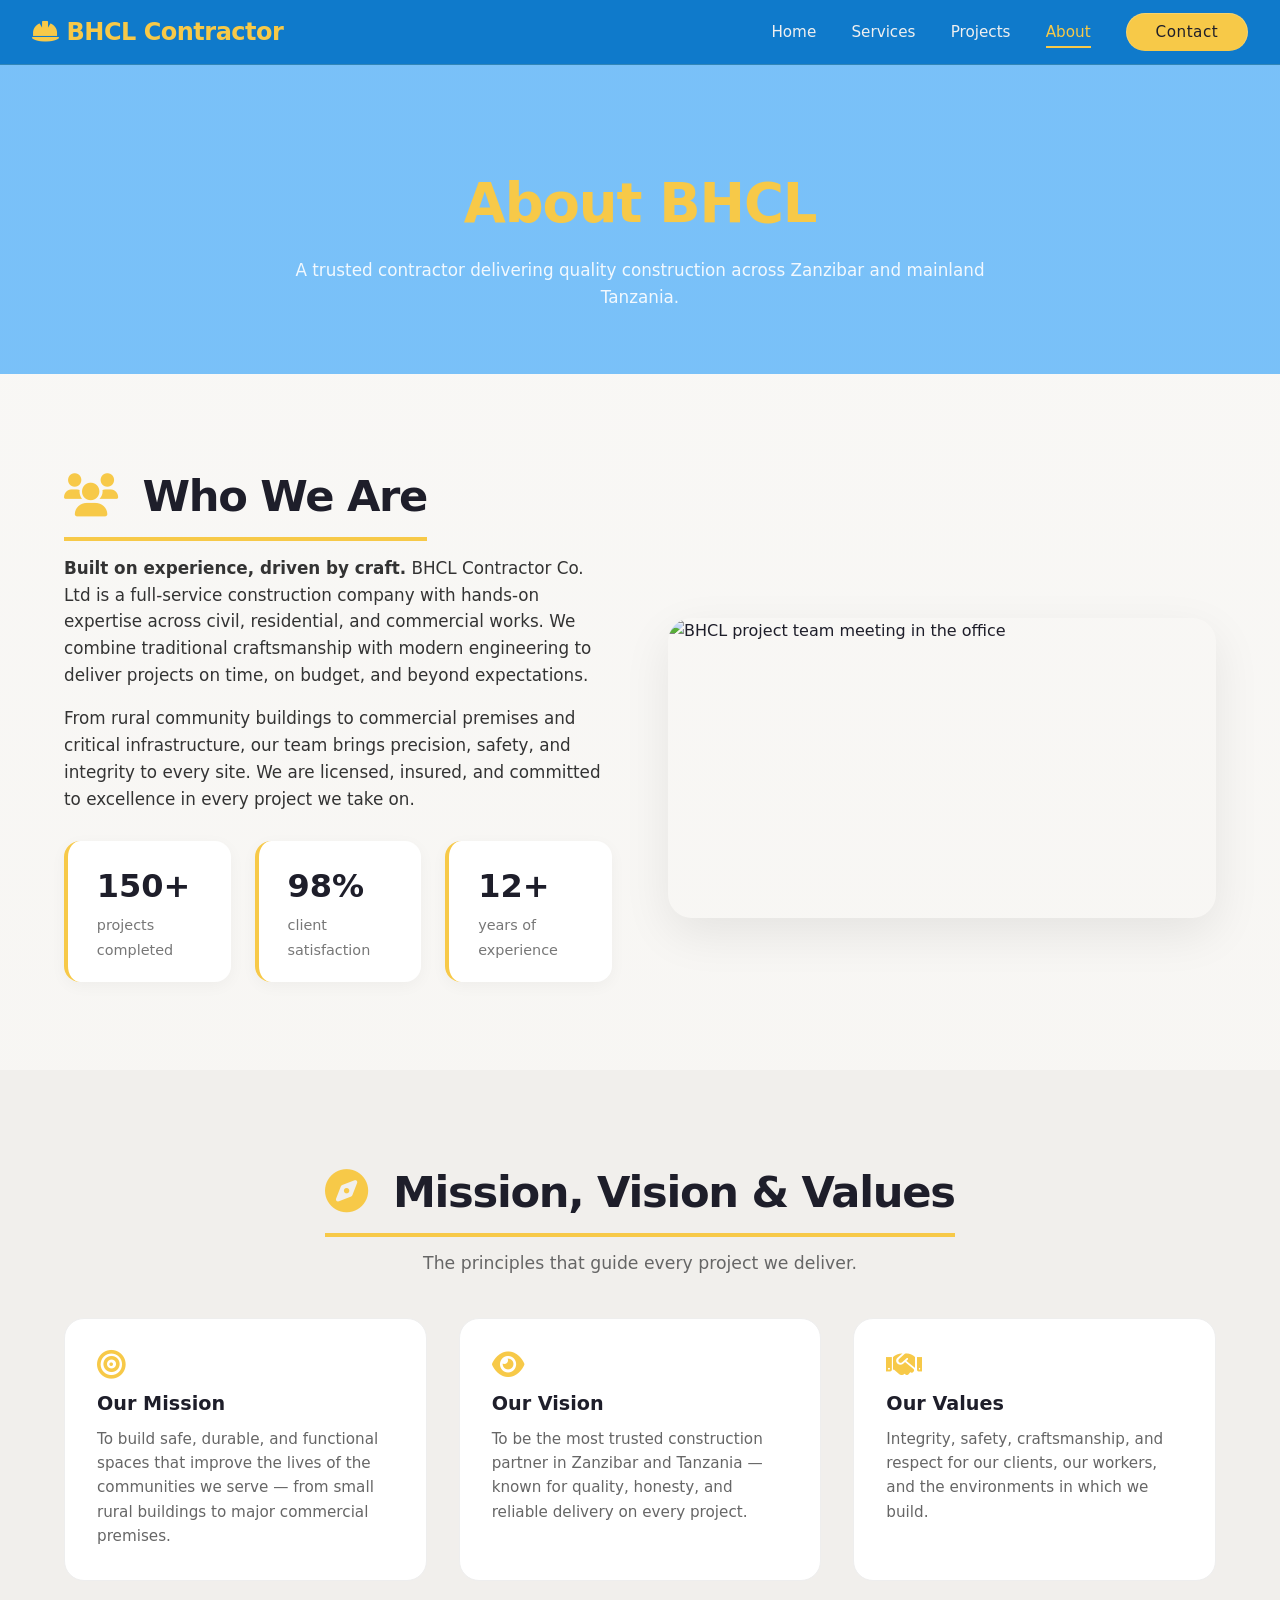
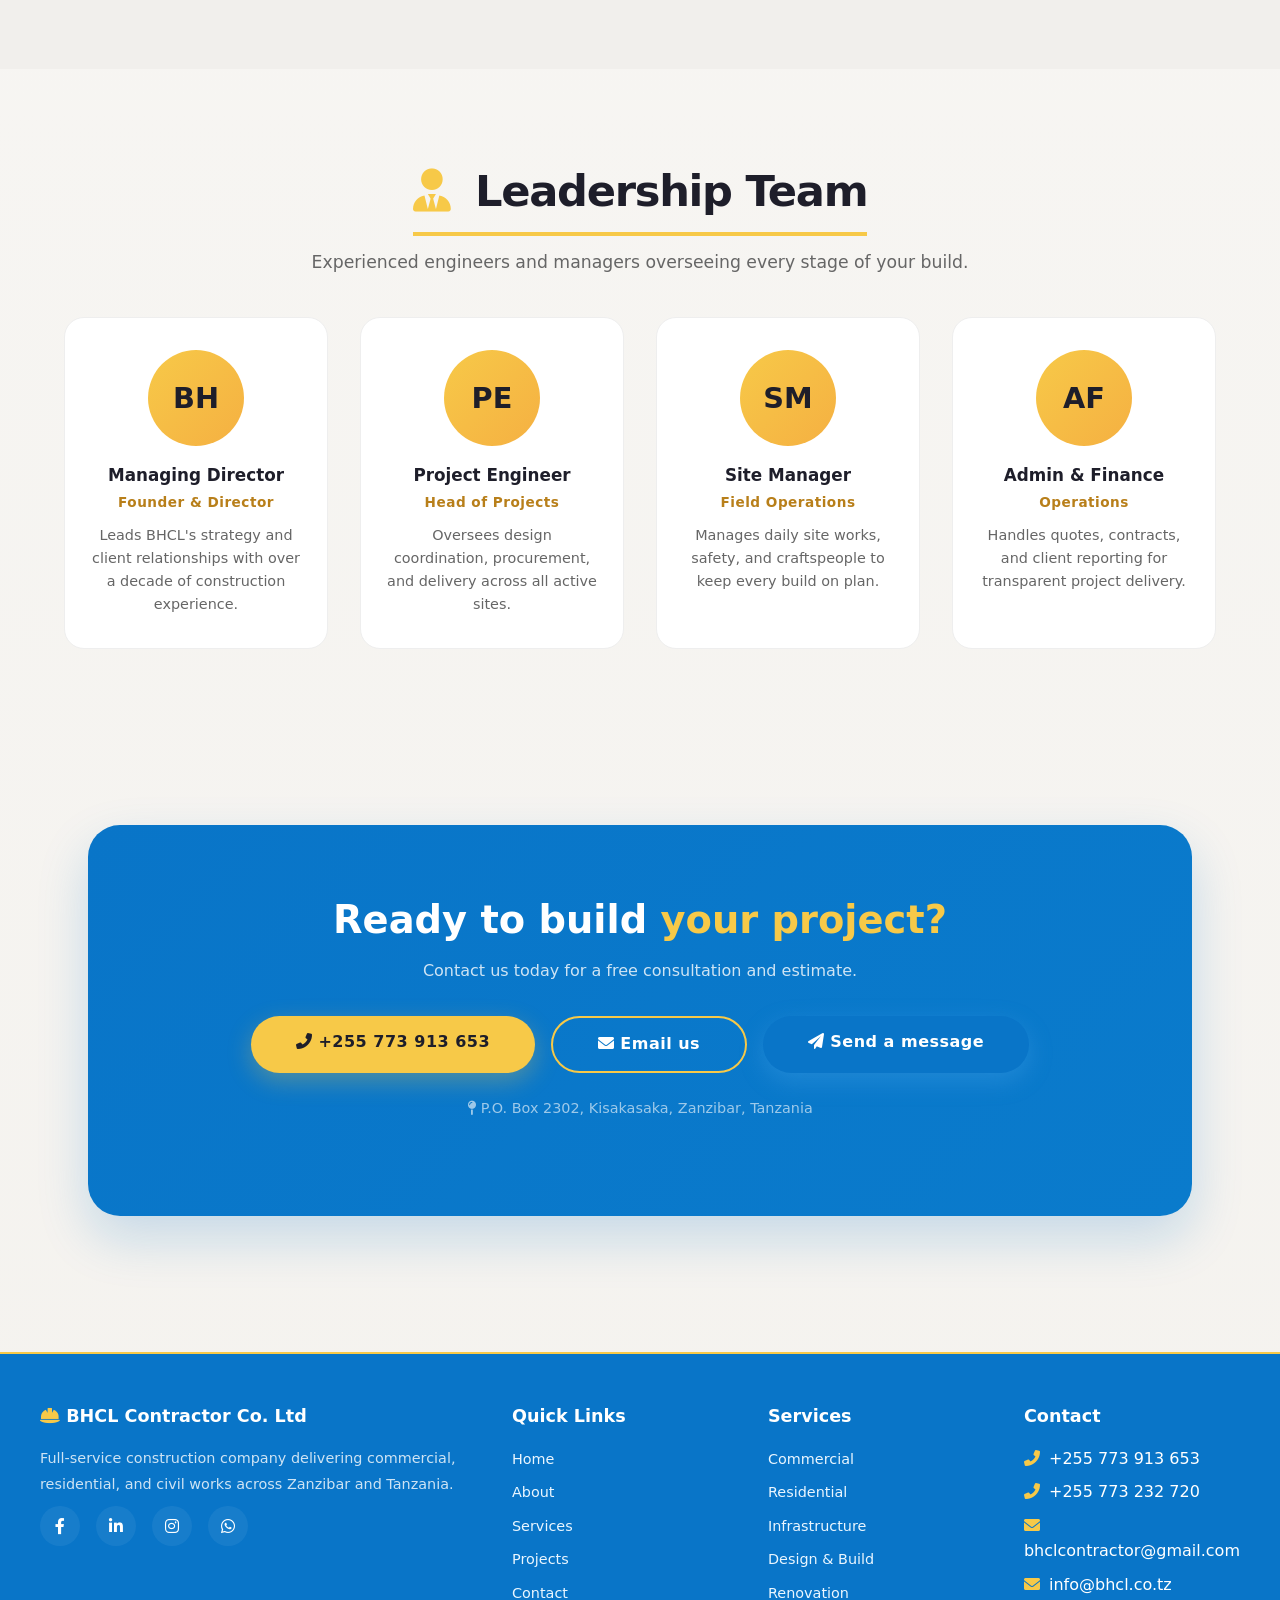
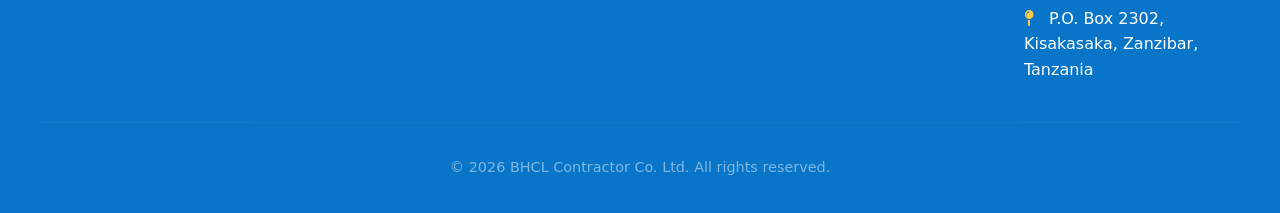
==== commit 1832498a: "up" ====
--- a/about.html
+++ b/about.html
@@ -12,14 +12,14 @@
 
   <nav class="navbar" id="navbar">
     <a href="index.html" class="logo"><i class="fas fa-hard-hat"></i>BHCL Contractor</a>
-    <button class="nav-toggle" id="navToggle" aria-label="Toggle navigation">
+    <button class="nav-toggle" id="navToggle" aria-label="Toggle navigation" aria-expanded="false" aria-controls="navLinks">
       <i class="fas fa-bars"></i>
     </button>
     <ul class="nav-links" id="navLinks">
       <li><a href="index.html">Home</a></li>
-      <li><a href="about.html" class="active">About</a></li>
       <li><a href="services.html">Services</a></li>
       <li><a href="projects.html">Projects</a></li>
+      <li><a href="about.html" class="active">About</a></li>
       <li><a href="contact.html" class="btn btn-sm" style="background:#f7c948;color:#1e1e2a;padding:0.4rem 1.8rem;">Contact</a></li>
     </ul>
   </nav>
--- a/styles.css
+++ b/styles.css
@@ -7,11 +7,24 @@
 html {
   scroll-behavior: smooth;
 }
+:root {
+  --dark-blue: #0975C8;
+  --dark-blue-deep: #055fa6;
+  --blue-soft: #eaf5ff;
+  --gold: #f7c948;
+  --gold-deep: #b87f1a;
+  --ink: #1e1e2a;
+  --muted: #666;
+  --panel: #ffffff;
+  --panel-alt: #f5f3f0;
+  --shadow-soft: 0 18px 42px rgba(11, 20, 30, 0.08);
+  --shadow-card: 0 10px 28px rgba(12, 18, 28, 0.06);
+}
 body {
   font-family: 'Segoe UI', Roboto, system-ui, sans-serif;
-  color: #1e1e2a;
+  color: var(--ink);
   line-height: 1.6;
-  background: #f8f7f5;
+  background: linear-gradient(180deg, #f9f8f6 0%, #f4f2ee 100%);
 }
 a {
   text-decoration: none;
@@ -38,8 +51,8 @@
   transition: all 0.25s ease;
   border: none;
   cursor: pointer;
-  background: #f7c948;
-  color: #1e1e2a;
+  background: var(--gold);
+  color: var(--ink);
   box-shadow: 0 8px 24px rgba(247, 201, 72, 0.3);
 }
 .btn:hover {
@@ -57,12 +70,12 @@
   color: #1e1e2a;
 }
 .btn-dark {
-  background: #1e1e2a;
-  color: #fff;
-  box-shadow: 0 8px 24px rgba(0, 0, 0, 0.2);
+  background: var(--dark-blue);
+  color: #fff;
+  box-shadow: 0 8px 24px rgba(99, 183, 248, 0.25);
 }
 .btn-dark:hover {
-  background: #2d2d44;
+  background: #055fa6;
 }
 .btn-sm {
   padding: 0.5rem 1.8rem;
@@ -77,7 +90,7 @@
   width: 100%;
   z-index: 1000;
   padding: 0.8rem 2rem;
-  background: rgba(10, 12, 28, 0.85);
+  background: rgba(9, 117, 200, 0.94);
   backdrop-filter: blur(14px);
   border-bottom: 1px solid rgba(247, 201, 72, 0.15);
   display: flex;
@@ -86,8 +99,15 @@
   transition: 0.3s;
 }
 .navbar.scrolled {
-  background: rgba(10, 12, 28, 0.95);
-  box-shadow: 0 4px 30px rgba(0, 0, 0, 0.3);
+  background: rgba(9, 117, 200, 0.98);
+  box-shadow: 0 4px 30px rgba(0, 0, 0, 0.2);
+}
+.nav-links a.btn.btn-sm {
+  box-shadow: none;
+  border: 1px solid rgba(255,255,255,0.2);
+}
+.nav-links a.btn.btn-sm:hover {
+  color: var(--ink);
 }
 .logo {
   font-size: 1.5rem;
@@ -139,7 +159,7 @@
   text-align: center;
   padding: 8rem 1.5rem 4rem;
   background: url('https://images.unsplash.com/photo-1541888946425-d81bb19240f5?q=80&w=2070&auto=format&fit=crop') no-repeat center center/cover;
-  background-color: #1a1c2e;
+  background-color: var(--dark-blue);
   background-blend-mode: overlay;
 }
 .hero::before {
@@ -234,7 +254,7 @@
 .page-header {
   position: relative;
   padding: 10rem 1.5rem 4rem;
-  background: linear-gradient(rgba(10, 12, 28, 0.85), rgba(10, 12, 28, 0.85)),
+  background: linear-gradient(rgba(99, 183, 248, 0.85), rgba(99, 183, 248, 0.85)),
     url('https://images.unsplash.com/photo-1541888946425-d81bb19240f5?q=80&w=2070&auto=format&fit=crop') no-repeat center center/cover;
   color: #fff;
   text-align: center;
@@ -257,20 +277,21 @@
 
 /* ===== SECTION COMMON ===== */
 .section {
-  padding: 5rem 0;
+  padding: 5.5rem 0;
 }
 .section-title {
-  font-size: 2.4rem;
-  font-weight: 700;
-  margin-bottom: 0.75rem;
-  color: #1e1e2a;
+  font-size: clamp(2rem, 4vw, 2.7rem);
+  font-weight: 800;
+  margin-bottom: 0.85rem;
+  color: var(--ink);
   display: inline-block;
-  border-bottom: 4px solid #f7c948;
-  padding-bottom: 0.3rem;
+  border-bottom: 4px solid var(--gold);
+  padding-bottom: 0.35rem;
+  letter-spacing: -0.03em;
 }
 .section-sub {
-  font-size: 1.1rem;
-  color: #666;
+  font-size: 1.08rem;
+  color: var(--muted);
   max-width: 680px;
   margin-bottom: 2.5rem;
 }
@@ -338,18 +359,18 @@
   gap: 2rem;
 }
 .service-card {
-  background: #fff;
+  background: var(--panel);
   padding: 2.2rem 1.8rem;
   border-radius: 24px;
-  box-shadow: 0 8px 30px rgba(0, 0, 0, 0.04);
-  border: 1px solid #eee;
+  box-shadow: var(--shadow-card);
+  border: 1px solid rgba(30, 30, 42, 0.06);
   transition: 0.3s;
   text-align: center;
 }
 .service-card:hover {
   transform: translateY(-8px);
-  border-color: #f7c948;
-  box-shadow: 0 20px 48px rgba(0, 0, 0, 0.07);
+  border-color: rgba(247, 201, 72, 0.85);
+  box-shadow: 0 20px 48px rgba(0, 0, 0, 0.08);
 }
 .service-card i {
   font-size: 2.8rem;
@@ -369,47 +390,129 @@
 .projects-grid {
   display: grid;
   grid-template-columns: repeat(auto-fit, minmax(280px, 1fr));
-  gap: 2rem;
+  gap: 1.75rem;
+  align-items: stretch;
 }
 .project-card {
-  background: #fff;
-  border-radius: 20px;
+  position: relative;
+  background: var(--panel);
+  border-radius: 22px;
   overflow: hidden;
-  box-shadow: 0 8px 24px rgba(0, 0, 0, 0.05);
-  transition: 0.3s;
-  border: 1px solid #eee;
+  box-shadow: var(--shadow-card);
+  transition: transform 0.3s ease, box-shadow 0.3s ease, border-color 0.3s ease;
+  border: 1px solid rgba(17, 20, 32, 0.06);
+  cursor: pointer;
 }
 .project-card:hover {
   transform: translateY(-8px);
-  box-shadow: 0 20px 48px rgba(0, 0, 0, 0.1);
-  border-color: #f7c948;
+  box-shadow: 0 24px 52px rgba(10, 16, 30, 0.12);
+  border-color: rgba(247, 201, 72, 0.8);
 }
 .project-img {
-  height: 220px;
+  height: 250px;
   background-size: cover;
   background-position: center;
+  transition: transform 0.4s ease;
+}
+.project-card:hover .project-img {
+  transform: scale(1.04);
+}
+.project-card:focus-visible {
+  outline: 3px solid rgba(247, 201, 72, 0.7);
+  outline-offset: 4px;
 }
 .project-info {
-  padding: 1.5rem 1.5rem 1.8rem;
+  padding: 1.35rem 1.35rem 1.5rem;
+  background: linear-gradient(180deg, rgba(255,255,255,0.98), rgba(250,248,245,0.98));
 }
 .project-info h3 {
-  font-size: 1.2rem;
-  margin-bottom: 0.3rem;
+  font-size: 1.25rem;
+  margin-bottom: 0.45rem;
+  color: #1e1e2a;
 }
 .project-info p {
   color: #666;
-  font-size: 0.9rem;
-  margin-bottom: 0.8rem;
+  font-size: 0.92rem;
+  line-height: 1.6;
+  margin-bottom: 0.9rem;
 }
 .project-tag {
-  display: inline-block;
-  background: #f7c94820;
-  color: #b87f1a;
-  font-size: 0.75rem;
-  font-weight: 600;
-  padding: 0.2rem 1.2rem;
-  border-radius: 40px;
-  letter-spacing: 0.3px;
+  display: inline-flex;
+  align-items: center;
+  gap: 0.45rem;
+  background: rgba(247, 201, 72, 0.18);
+  color: #8a6513;
+  font-size: 0.72rem;
+  font-weight: 700;
+  padding: 0.38rem 0.9rem;
+  border-radius: 999px;
+  letter-spacing: 0.2px;
+}
+
+.lightbox {
+  position: fixed;
+  inset: 0;
+  background: rgba(8, 10, 22, 0.82);
+  display: none;
+  align-items: center;
+  justify-content: center;
+  z-index: 2000;
+  padding: 1.5rem;
+}
+.lightbox.open {
+  display: flex;
+}
+.lightbox-content {
+  position: relative;
+  width: min(1100px, 92vw);
+  max-height: 90vh;
+  background: #fff;
+  border-radius: 22px;
+  overflow: hidden;
+  box-shadow: 0 30px 70px rgba(0, 0, 0, 0.28);
+}
+.lightbox-image {
+  width: 100%;
+  height: min(75vh, 760px);
+  object-fit: cover;
+  display: block;
+  background: #dfeaf6;
+}
+.lightbox-nav {
+  position: absolute;
+  top: 50%;
+  transform: translateY(-50%);
+  width: 46px;
+  height: 46px;
+  border: none;
+  border-radius: 50%;
+  background: rgba(9, 117, 200, 0.96);
+  color: #fff;
+  font-size: 1.6rem;
+  cursor: pointer;
+  box-shadow: 0 8px 20px rgba(9, 117, 200, 0.25);
+}
+.lightbox-nav:hover {
+  background: rgba(5, 95, 166, 0.98);
+}
+.lightbox-nav.prev { left: 1rem; }
+.lightbox-nav.next { right: 1rem; }
+.lightbox-close {
+  position: absolute;
+  top: 0.8rem;
+  right: 0.8rem;
+  width: 42px;
+  height: 42px;
+  border: none;
+  border-radius: 50%;
+  background: rgba(9, 117, 200, 0.96);
+  color: #fff;
+  font-size: 1.4rem;
+  cursor: pointer;
+  z-index: 2;
+}
+.lightbox-close:hover {
+  background: rgba(5, 95, 166, 0.98);
 }
 .see-all-wrap {
   text-align: center;
@@ -481,12 +584,13 @@
 
 /* ===== CONTACT / CTA ===== */
 .cta-section {
-  background: #1e1e2a;
+  background: linear-gradient(135deg, var(--dark-blue) 0%, #0a7bcc 100%);
   color: #fff;
   padding: 4rem 2rem;
   border-radius: 32px;
   margin: 0 1.5rem;
   text-align: center;
+  box-shadow: 0 22px 52px rgba(9, 117, 200, 0.2);
 }
 .cta-section h2 {
   font-size: 2.4rem;
@@ -509,8 +613,8 @@
 
 /* ===== FOOTER ===== */
 .footer {
-  background: #12121e;
-  color: #b0b0c0;
+  background: var(--dark-blue);
+  color: #fff;
   padding: 3rem 2rem 2rem;
   border-top: 2px solid #f7c948;
   margin-top: 3rem;
@@ -539,7 +643,7 @@
   margin-bottom: 0.5rem;
 }
 .footer ul a {
-  color: #b0b0c0;
+  color: #eaf6ff;
   font-size: 0.9rem;
   transition: 0.2s;
 }
@@ -620,7 +724,7 @@
 
 /* ===== STATS STRIP ===== */
 .stats-strip {
-  background: #1e1e2a;
+  background: var(--dark-blue);
   color: #fff;
   padding: 3rem 1.5rem;
   border-radius: 24px;
@@ -749,7 +853,7 @@
   width: 44px;
   height: 44px;
   border-radius: 50%;
-  background: #1e1e2a;
+  background: var(--dark-blue);
   color: #f7c948;
   display: inline-flex;
   align-items: center;
@@ -791,9 +895,9 @@
   border-color: #f7c948;
 }
 .filter-tab.active {
-  background: #1e1e2a;
+  background: var(--dark-blue);
   color: #f7c948;
-  border-color: #1e1e2a;
+  border-color: var(--dark-blue);
 }
 
 /* ===== CONTACT PAGE ===== */
@@ -855,10 +959,28 @@
   resize: vertical;
   min-height: 130px;
 }
+.form-actions {
+  display: flex;
+  flex-wrap: wrap;
+  gap: 0.9rem;
+  align-items: center;
+  margin-top: 0.4rem;
+}
+.btn-whatsapp {
+  background: #25d366;
+  border-color: #25d366;
+  color: #fff;
+  box-shadow: 0 8px 24px rgba(37, 211, 102, 0.2);
+}
+.btn-whatsapp:hover {
+  background: #1fb55f;
+  color: #fff;
+  border-color: #1fb55f;
+}
 .form-note {
   font-size: 0.8rem;
   color: #888;
-  margin-top: 0.5rem;
+  margin-top: 0.8rem;
 }
 .form-status {
   margin-top: 0.8rem;
@@ -941,7 +1063,7 @@
     display: none;
     flex-direction: column;
     width: 100%;
-    background: rgba(10, 12, 28, 0.98);
+    background: rgba(9, 117, 200, 0.98);
     padding: 1.5rem 0;
     position: absolute;
     top: 100%;
